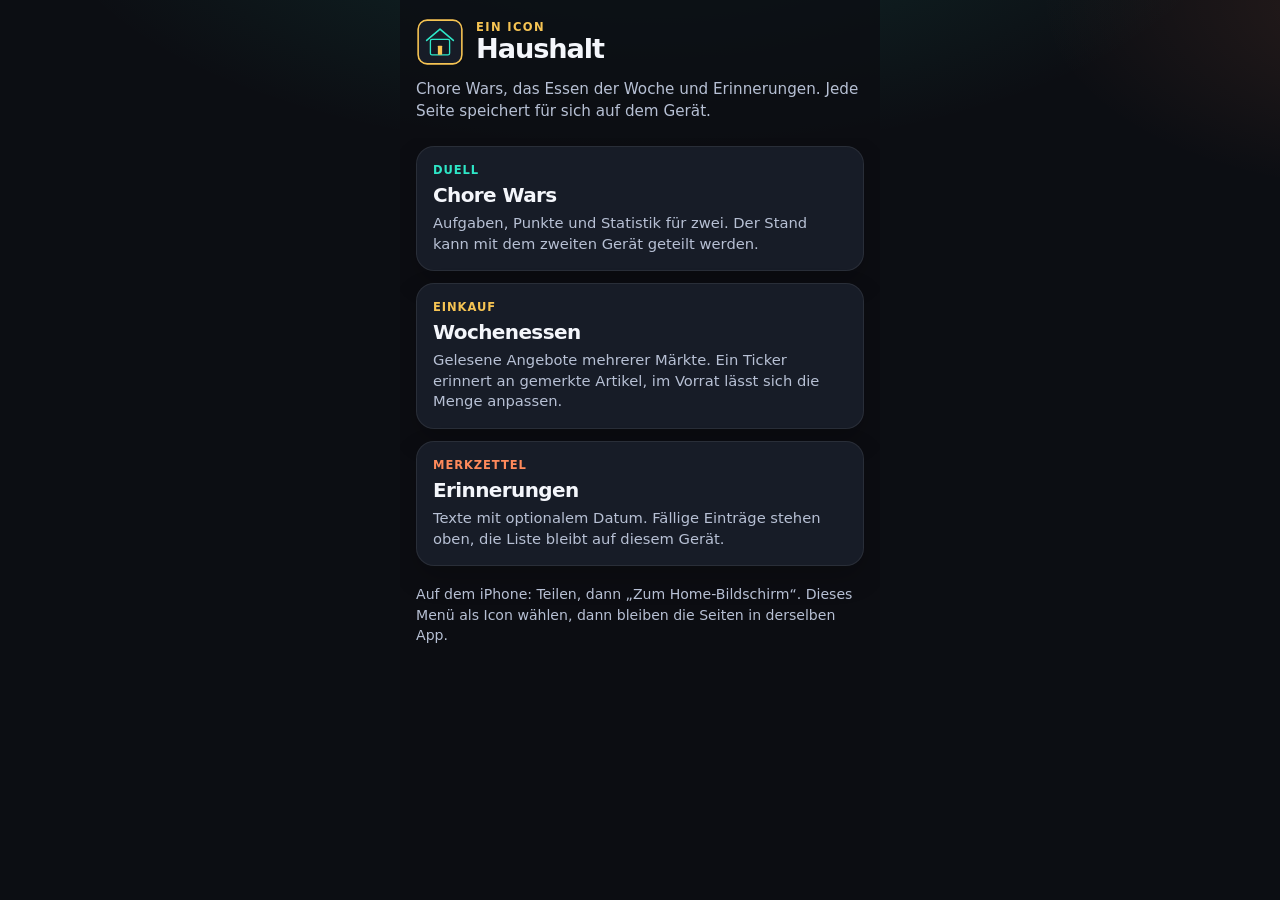
==== index.html @ 5c5b5c4b "Erinnerungen unter Wochenessen einfügen. Texte mit optionalem Datum bleiben auf dem Gerät. Fällige E" ====
<!DOCTYPE html>
<html lang="de">
<head>
  <meta charset="utf-8">
  <meta name="viewport" content="width=device-width, initial-scale=1, maximum-scale=1, user-scalable=no, viewport-fit=cover">
  <meta name="apple-mobile-web-app-capable" content="yes">
  <meta name="apple-mobile-web-app-status-bar-style" content="black-translucent">
  <meta name="apple-mobile-web-app-title" content="Haushalt">
  <meta name="mobile-web-app-capable" content="yes">
  <meta name="theme-color" content="#0c0e13">
  <meta name="color-scheme" content="dark">
  <meta name="format-detection" content="telephone=no">
  <meta name="description" content="Haushalt bündelt Chore Wars, Wochenessen und Erinnerungen. Ein Icon auf dem Home-Bildschirm, getrennte Daten.">
  <title>Haushalt</title>
  <link rel="manifest" href="./manifest.json">
  <link rel="icon" type="image/svg+xml" href="./icon.svg">
  <link rel="apple-touch-icon" href="./icon.svg">
  <link rel="stylesheet" href="./styles.css">
</head>
<body>
  <div class="app">
    <header class="header">
      <div class="brand">
        <svg class="logo" viewBox="0 0 180 180" aria-hidden="true">
          <rect width="180" height="180" rx="40" fill="#0c0e13"/>
          <rect x="8" y="8" width="164" height="164" rx="34" fill="#171c27" stroke="#f6c453" stroke-width="6"/>
          <path d="M40 84 L90 42 L140 84" fill="none" stroke="#2ee6c7" stroke-width="6" stroke-linejoin="round" stroke-linecap="round"/>
          <rect x="54" y="80" width="72" height="58" rx="6" fill="#121722" stroke="#2ee6c7" stroke-width="5"/>
          <rect x="82" y="104" width="16" height="34" rx="2" fill="#f6c453"/>
        </svg>
        <div>
          <p class="eyebrow">Ein Icon</p>
          <h1>Haushalt</h1>
        </div>
      </div>
      <p class="lead">Chore Wars, das Essen der Woche und Erinnerungen. Jede Seite speichert für sich auf dem Gerät.</p>
    </header>
    <main class="content">
      <nav class="tiles" aria-label="Haushalts-Apps">
        <a class="tile tile-chores" href="chore-wars/index.html">
          <span class="tile-kicker">Duell</span>
          <span class="tile-title">Chore Wars</span>
          <span class="tile-text">Aufgaben, Punkte und Statistik für zwei. Der Stand kann mit dem zweiten Gerät geteilt werden.</span>
        </a>
        <a class="tile tile-meals" href="wochenessen/index.html">
          <span class="tile-kicker">Einkauf</span>
          <span class="tile-title">Wochenessen</span>
          <span class="tile-text">Gelesene Angebote mehrerer Märkte. Ein Ticker erinnert an gemerkte Artikel, im Vorrat lässt sich die Menge anpassen.</span>
        </a>
        <a class="tile tile-reminders" href="erinnerungen/index.html">
          <span class="tile-kicker">Merkzettel</span>
          <span class="tile-title">Erinnerungen</span>
          <span class="tile-text">Texte mit optionalem Datum. Fällige Einträge stehen oben, die Liste bleibt auf diesem Gerät.</span>
        </a>
      </nav>
      <p class="note">Auf dem iPhone: Teilen, dann „Zum Home-Bildschirm“. Dieses Menü als Icon wählen, dann bleiben die Seiten in derselben App.</p>
    </main>
  </div>
  <noscript>
    <p class="note">Haushalt braucht JavaScript für den Offline-Speicher. Die Seiten lassen sich auch so öffnen.</p>
  </noscript>
  <script src="./app.js"></script>
</body>
</html>
---- styles.css ----
:root {
  color-scheme: dark;
  --bg: #0c0e13;
  --bg-elev: #171c27;
  --bg-elev-2: #121722;
  --line: rgba(255, 255, 255, 0.08);
  --text: #f4f6fb;
  --muted: #b7c0d4;
  --p1: #2ee6c7;
  --p1-ink: #062421;
  --p2: #ff8a5b;
  --gold: #f6c453;
  --radius: 18px;
  --header-pad: 16px;
  font-family: system-ui, -apple-system, "Segoe UI", Roboto, "Noto Sans", sans-serif;
}

*,
*::before,
*::after {
  box-sizing: border-box;
}

* {
  touch-action: manipulation;
}

[hidden] {
  display: none !important;
}

html,
body {
  height: 100%;
  margin: 0;
  overflow: hidden;
  overscroll-behavior: none;
  touch-action: manipulation;
  background:
    radial-gradient(1100px 480px at 50% -12%, rgba(46, 230, 199, 0.14), transparent 55%),
    radial-gradient(800px 420px at 110% 0%, rgba(255, 138, 91, 0.12), transparent 46%),
    var(--bg);
  color: var(--text);
  -webkit-text-size-adjust: 100%;
  text-size-adjust: 100%;
}

body {
  position: fixed;
  inset: 0;
  width: 100%;
}

a {
  touch-action: manipulation;
  -webkit-tap-highlight-color: transparent;
  color: inherit;
}

h1,
h2,
p {
  margin: 0;
}

.app {
  width: min(480px, 100%);
  height: 100%;
  margin: 0 auto;
  display: flex;
  flex-direction: column;
  overflow: hidden;
  background: rgba(12, 14, 19, 0.78);
}

.header {
  flex: 0 0 auto;
  padding: calc(18px + env(safe-area-inset-top)) var(--header-pad) 16px;
}

.brand {
  display: flex;
  align-items: center;
  gap: 12px;
}

.logo {
  width: 48px;
  height: 48px;
  flex: 0 0 auto;
  display: block;
}

.eyebrow {
  color: var(--gold);
  font-size: 0.72rem;
  font-weight: 800;
  letter-spacing: 0.12em;
  text-transform: uppercase;
}

h1 {
  font-size: 1.7rem;
  line-height: 1.1;
  letter-spacing: -0.04em;
}

.lead {
  margin-top: 12px;
  color: var(--muted);
  font-size: 0.95rem;
  line-height: 1.45;
}

.content {
  flex: 1 1 auto;
  min-height: 0;
  overflow: auto;
  overscroll-behavior: contain;
  -webkit-overflow-scrolling: touch;
  padding: 8px var(--header-pad) calc(24px + env(safe-area-inset-bottom));
}

.tiles {
  display: flex;
  flex-direction: column;
  gap: 12px;
}

.tile {
  display: flex;
  flex-direction: column;
  gap: 6px;
  min-height: 112px;
  padding: 16px;
  border: 1px solid var(--line);
  border-radius: var(--radius);
  background: var(--bg-elev);
  text-decoration: none;
  box-shadow: 0 12px 28px rgba(0, 0, 0, 0.18);
}

.tile:active {
  transform: translateY(1px);
}

.tile-kicker {
  font-size: 0.72rem;
  font-weight: 800;
  letter-spacing: 0.08em;
  text-transform: uppercase;
}

.tile-chores .tile-kicker {
  color: var(--p1);
}

.tile-meals .tile-kicker {
  color: var(--gold);
}

.tile-reminders .tile-kicker {
  color: var(--p2);
}

.tile-title {
  font-size: 1.25rem;
  font-weight: 800;
  letter-spacing: -0.03em;
}

.tile-text {
  color: var(--muted);
  font-size: 0.92rem;
  line-height: 1.4;
}

.note {
  margin-top: 18px;
  color: var(--muted);
  font-size: 0.88rem;
  line-height: 1.45;
}

.sr-only {
  position: absolute;
  width: 1px;
  height: 1px;
  padding: 0;
  margin: -1px;
  overflow: hidden;
  clip: rect(0, 0, 0, 0);
  white-space: nowrap;
  border: 0;
}
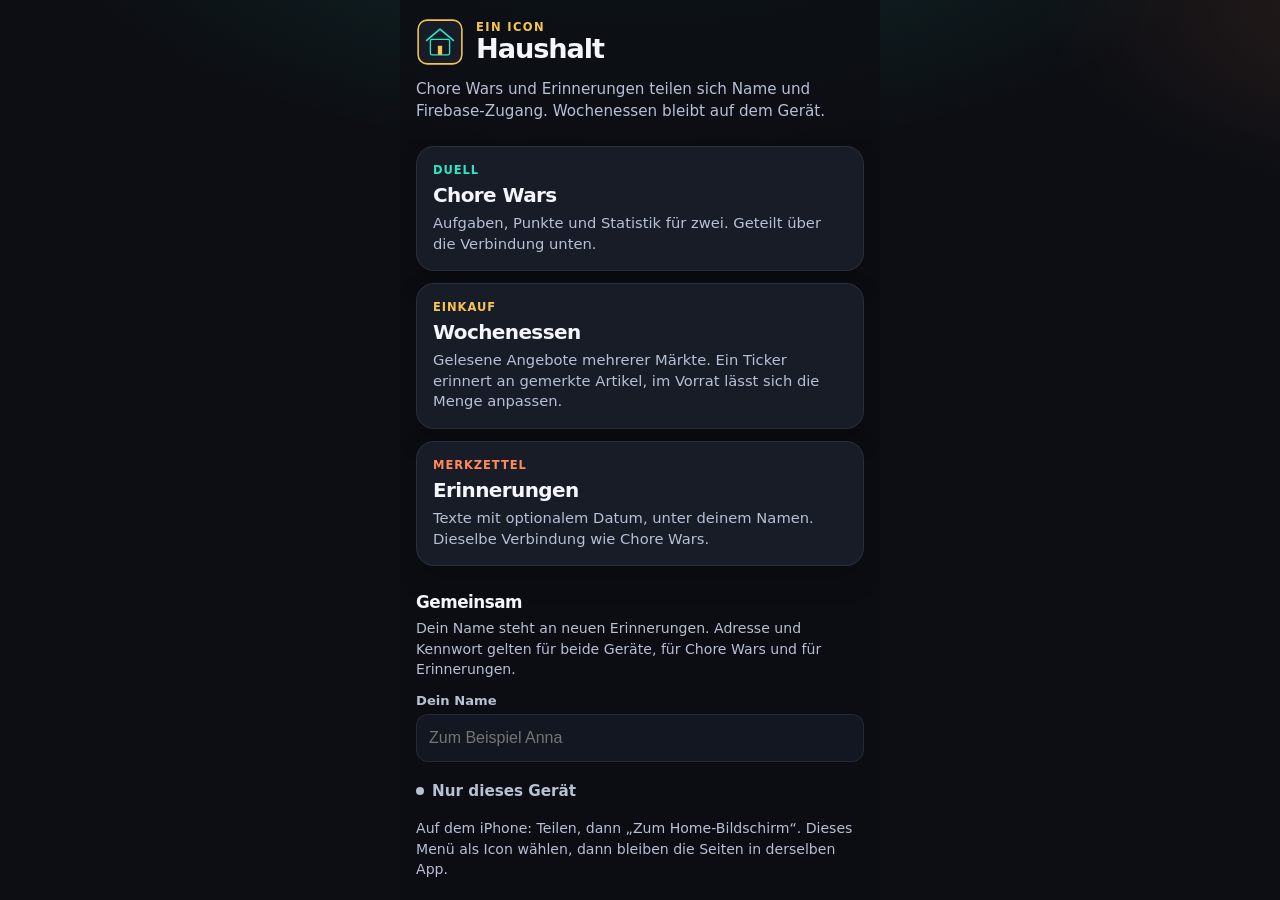
==== commit 0e3e2492: "Firebase-Zugang ins Menü Haushalt ziehen. Chore Wars und Erinnerungen nutzen dieselbe Adresse und da" ====
--- a/index.html
+++ b/index.html
@@ -10,7 +10,7 @@
   <meta name="theme-color" content="#0c0e13">
   <meta name="color-scheme" content="dark">
   <meta name="format-detection" content="telephone=no">
-  <meta name="description" content="Haushalt bündelt Chore Wars, Wochenessen und Erinnerungen. Ein Icon auf dem Home-Bildschirm, getrennte Daten.">
+  <meta name="description" content="Haushalt bündelt Chore Wars, Wochenessen und Erinnerungen. Name und Firebase-Zugang gelten für Chore Wars und Erinnerungen.">
   <title>Haushalt</title>
   <link rel="manifest" href="./manifest.json">
   <link rel="icon" type="image/svg+xml" href="./icon.svg">
@@ -33,14 +33,14 @@
           <h1>Haushalt</h1>
         </div>
       </div>
-      <p class="lead">Chore Wars, das Essen der Woche und Erinnerungen. Jede Seite speichert für sich auf dem Gerät.</p>
+      <p class="lead">Chore Wars und Erinnerungen teilen sich Name und Firebase-Zugang. Wochenessen bleibt auf dem Gerät.</p>
     </header>
     <main class="content">
       <nav class="tiles" aria-label="Haushalts-Apps">
         <a class="tile tile-chores" href="chore-wars/index.html">
           <span class="tile-kicker">Duell</span>
           <span class="tile-title">Chore Wars</span>
-          <span class="tile-text">Aufgaben, Punkte und Statistik für zwei. Der Stand kann mit dem zweiten Gerät geteilt werden.</span>
+          <span class="tile-text">Aufgaben, Punkte und Statistik für zwei. Geteilt über die Verbindung unten.</span>
         </a>
         <a class="tile tile-meals" href="wochenessen/index.html">
           <span class="tile-kicker">Einkauf</span>
@@ -50,15 +50,56 @@
         <a class="tile tile-reminders" href="erinnerungen/index.html">
           <span class="tile-kicker">Merkzettel</span>
           <span class="tile-title">Erinnerungen</span>
-          <span class="tile-text">Texte mit optionalem Datum. Fällige Einträge stehen oben, die Liste bleibt auf diesem Gerät.</span>
+          <span class="tile-text">Texte mit optionalem Datum, unter deinem Namen. Dieselbe Verbindung wie Chore Wars.</span>
         </a>
       </nav>
+      <section class="link-panel" id="verbindung" aria-labelledby="link-heading">
+        <h2 id="link-heading">Gemeinsam</h2>
+        <p class="hint">Dein Name steht an neuen Erinnerungen. Adresse und Kennwort gelten für beide Geräte, für Chore Wars und für Erinnerungen.</p>
+        <label class="field">
+          <span>Dein Name</span>
+          <input id="person-name" type="text" maxlength="24" autocomplete="nickname" autocapitalize="words" enterkeyhint="done" placeholder="Zum Beispiel Anna">
+        </label>
+        <p id="link-note" class="hint" role="status"></p>
+        <button id="sync-status" class="sync-status" type="button">Nur dieses Gerät</button>
+      </section>
       <p class="note">Auf dem iPhone: Teilen, dann „Zum Home-Bildschirm“. Dieses Menü als Icon wählen, dann bleiben die Seiten in derselben App.</p>
     </main>
   </div>
   <noscript>
     <p class="note">Haushalt braucht JavaScript für den Offline-Speicher. Die Seiten lassen sich auch so öffnen.</p>
   </noscript>
+  <div id="sheet" class="sheet" hidden>
+    <button type="button" class="sheet-backdrop" data-sheet-close aria-label="Schließen"></button>
+    <div class="sheet-panel" role="dialog" aria-modal="true" aria-labelledby="sheet-title">
+      <form id="link-form" novalidate>
+        <h2 id="sheet-title">Gemeinsam nutzen</h2>
+        <div class="sheet-body">
+          <p class="hint">Beide Handys tragen dieselbe Datenbank-Adresse und dasselbe Kennwort ein. Der Name bleibt auf dem jeweiligen Gerät.</p>
+          <p class="hint">Einmalig in Firebase unter Rules den Text unten einfügen und veröffentlichen. Der bisherige Pfad für Chore Wars bleibt, Erinnerungen kommen dazu.</p>
+          <details class="rules-details">
+            <summary>Regeln zum Kopieren</summary>
+            <textarea id="rules" class="rules-box" readonly rows="8" aria-label="Firebase-Regeln"></textarea>
+          </details>
+          <label class="field">
+            <span>Datenbank-Adresse</span>
+            <input id="database-url" type="url" inputmode="url" maxlength="200" autocomplete="off" autocapitalize="off" autocorrect="off" spellcheck="false" placeholder="https://name.firebaseio.com">
+          </label>
+          <label class="field">
+            <span>Gemeinsames Kennwort</span>
+            <input id="secret" type="text" maxlength="80" autocomplete="off" autocapitalize="off" autocorrect="off" spellcheck="false" placeholder="Mindestens 8 Zeichen, auf beiden Geräten gleich">
+          </label>
+          <button id="disconnect" class="text-button" type="button" hidden>Verbindung trennen</button>
+        </div>
+        <p id="sheet-error" class="sheet-error" role="alert" hidden></p>
+        <div class="sheet-actions">
+          <button id="sheet-cancel" class="sheet-cancel" type="button">Schließen</button>
+          <button id="sheet-submit" class="sheet-submit" type="submit">Verbinden</button>
+        </div>
+      </form>
+    </div>
+  </div>
+  <script src="./haushalt-sync.js"></script>
   <script src="./app.js"></script>
 </body>
 </html>
--- a/styles.css
+++ b/styles.css
@@ -175,11 +175,189 @@
   line-height: 1.4;
 }
 
-.note {
+.note,
+.hint {
   margin-top: 18px;
   color: var(--muted);
   font-size: 0.88rem;
   line-height: 1.45;
+}
+
+.link-panel {
+  margin-top: 22px;
+  padding-top: 4px;
+}
+
+.link-panel h2 {
+  font-size: 1.05rem;
+  letter-spacing: -0.03em;
+}
+
+.link-panel .hint {
+  margin-top: 6px;
+}
+
+.field {
+  display: flex;
+  flex-direction: column;
+  gap: 6px;
+  margin-top: 14px;
+}
+
+.field span {
+  color: var(--muted);
+  font-size: 0.82rem;
+  font-weight: 700;
+}
+
+.field input,
+.rules-box {
+  width: 100%;
+  min-height: 48px;
+  padding: 10px 12px;
+  border: 1px solid var(--line);
+  border-radius: 12px;
+  background: var(--bg-elev-2);
+  color: var(--text);
+  font-size: 16px;
+}
+
+.rules-box {
+  min-height: 9em;
+  margin-top: 8px;
+  font-family: ui-monospace, SFMono-Regular, Menlo, Consolas, monospace;
+  line-height: 1.35;
+  white-space: pre;
+  overflow: auto;
+  resize: vertical;
+}
+
+.rules-details {
+  margin-top: 12px;
+}
+
+.rules-details summary {
+  color: var(--gold);
+  font-weight: 800;
+}
+
+.sync-status,
+.text-button {
+  display: inline-flex;
+  align-items: center;
+  gap: 8px;
+  margin-top: 14px;
+  color: var(--muted);
+  font-size: 0.95rem;
+  font-weight: 800;
+  text-align: left;
+}
+
+.sync-status::before {
+  content: "";
+  width: 8px;
+  height: 8px;
+  border-radius: 50%;
+  background: var(--muted);
+  flex: 0 0 auto;
+}
+
+.sync-status.is-live::before {
+  background: var(--p1);
+}
+
+.text-button {
+  min-height: 44px;
+  color: var(--p2);
+}
+
+.sheet {
+  position: fixed;
+  inset: 0;
+  z-index: 30;
+  display: flex;
+  align-items: flex-end;
+  justify-content: center;
+}
+
+.sheet-backdrop {
+  position: absolute;
+  inset: 0;
+  background: rgba(0, 0, 0, 0.55);
+}
+
+.sheet-panel {
+  position: relative;
+  z-index: 1;
+  display: flex;
+  flex-direction: column;
+  width: min(480px, 100%);
+  max-height: min(92dvh, 720px);
+  overflow: hidden;
+  padding: 18px 16px calc(16px + env(safe-area-inset-bottom));
+  border: 1px solid var(--line);
+  border-bottom: 0;
+  border-radius: 20px 20px 0 0;
+  background: #171c27;
+}
+
+.sheet-panel form {
+  display: flex;
+  flex-direction: column;
+  flex: 1 1 auto;
+  min-height: 0;
+  overflow: hidden;
+}
+
+.sheet-body {
+  display: flex;
+  flex-direction: column;
+  min-height: 0;
+}
+
+.sheet-body {
+  overflow: auto;
+  margin-top: 8px;
+}
+
+.sheet-error {
+  margin-top: 12px;
+  color: var(--p2);
+  font-size: 0.9rem;
+  line-height: 1.4;
+}
+
+.sheet-actions {
+  display: grid;
+  grid-template-columns: 1fr 1fr;
+  gap: 8px;
+  margin-top: 16px;
+}
+
+.sheet-cancel,
+.sheet-submit {
+  min-height: 48px;
+  border-radius: 14px;
+  font-weight: 800;
+}
+
+.sheet-cancel {
+  border: 1px solid var(--line);
+  color: var(--text);
+}
+
+.sheet-submit {
+  background: var(--gold);
+  color: #1a1408;
+}
+
+button {
+  font: inherit;
+  color: inherit;
+  background: none;
+  border: 0;
+  padding: 0;
+  cursor: pointer;
 }
 
 .sr-only {
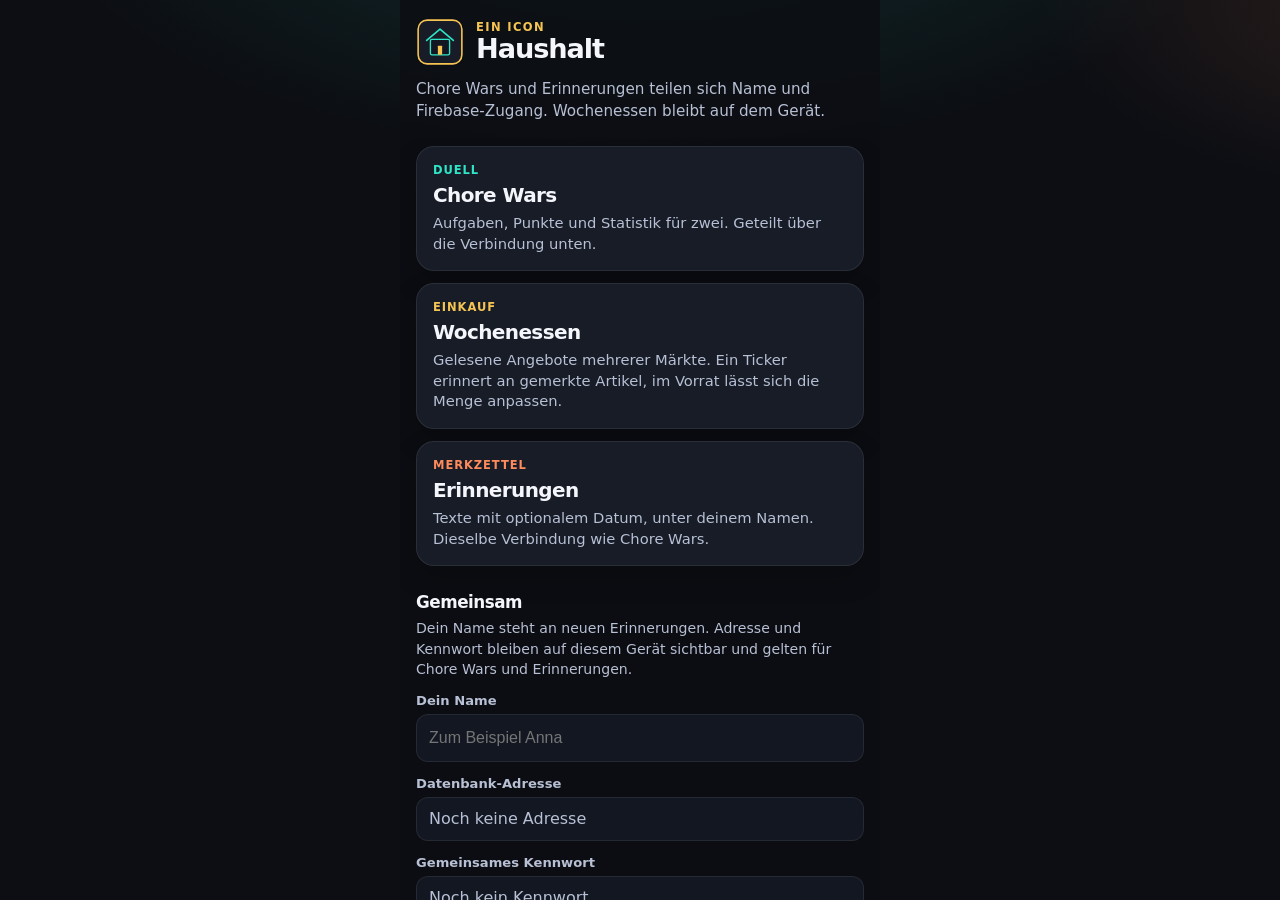
==== commit e34f9bf5: "Adresse und Kennwort sichtbar speichern, Erinnerungen im Haushalt ablegen. Die Firebase-Adresse und " ====
--- a/index.html
+++ b/index.html
@@ -2,7 +2,7 @@
 <html lang="de">
 <head>
   <meta charset="utf-8">
-  <meta name="viewport" content="width=device-width, initial-scale=1, maximum-scale=1, user-scalable=no, viewport-fit=cover">
+  <meta name="viewport" content="width=device-width, initial-scale=1, maximum-scale=1, user-scalable=no, viewport-fit=cover, interactive-widget=resizes-content">
   <meta name="apple-mobile-web-app-capable" content="yes">
   <meta name="apple-mobile-web-app-status-bar-style" content="black-translucent">
   <meta name="apple-mobile-web-app-title" content="Haushalt">
@@ -55,11 +55,17 @@
       </nav>
       <section class="link-panel" id="verbindung" aria-labelledby="link-heading">
         <h2 id="link-heading">Gemeinsam</h2>
-        <p class="hint">Dein Name steht an neuen Erinnerungen. Adresse und Kennwort gelten für beide Geräte, für Chore Wars und für Erinnerungen.</p>
+        <p class="hint">Dein Name steht an neuen Erinnerungen. Adresse und Kennwort bleiben auf diesem Gerät sichtbar und gelten für Chore Wars und Erinnerungen.</p>
         <label class="field">
           <span>Dein Name</span>
           <input id="person-name" type="text" maxlength="24" autocomplete="nickname" autocapitalize="words" enterkeyhint="done" placeholder="Zum Beispiel Anna">
         </label>
+        <div class="saved-block">
+          <p class="saved-label">Datenbank-Adresse</p>
+          <p id="saved-url" class="saved-value is-empty">Noch keine Adresse</p>
+          <p class="saved-label">Gemeinsames Kennwort</p>
+          <p id="saved-secret" class="saved-value is-empty">Noch kein Kennwort</p>
+        </div>
         <p id="link-note" class="hint" role="status"></p>
         <button id="sync-status" class="sync-status" type="button">Nur dieses Gerät</button>
       </section>
@@ -71,23 +77,23 @@
   </noscript>
   <div id="sheet" class="sheet" hidden>
     <button type="button" class="sheet-backdrop" data-sheet-close aria-label="Schließen"></button>
-    <div class="sheet-panel" role="dialog" aria-modal="true" aria-labelledby="sheet-title">
+      <div id="sheet-panel" class="sheet-panel" role="dialog" aria-modal="true" aria-labelledby="sheet-title" tabindex="-1">
       <form id="link-form" novalidate>
         <h2 id="sheet-title">Gemeinsam nutzen</h2>
         <div class="sheet-body">
-          <p class="hint">Beide Handys tragen dieselbe Datenbank-Adresse und dasselbe Kennwort ein. Der Name bleibt auf dem jeweiligen Gerät.</p>
-          <p class="hint">Einmalig in Firebase unter Rules den Text unten einfügen und veröffentlichen. Der bisherige Pfad für Chore Wars bleibt, Erinnerungen kommen dazu.</p>
+          <p class="hint">Beide Handys tragen dieselbe Datenbank-Adresse und dasselbe Kennwort ein. Beides bleibt auf diesem Gerät sichtbar. Der Name bleibt auf dem jeweiligen Gerät.</p>
+          <p class="hint">Erinnerungen liegen im selben Haushalt wie Chore Wars und nutzen dieselben Regeln.</p>
           <details class="rules-details">
             <summary>Regeln zum Kopieren</summary>
             <textarea id="rules" class="rules-box" readonly rows="8" aria-label="Firebase-Regeln"></textarea>
           </details>
           <label class="field">
             <span>Datenbank-Adresse</span>
-            <input id="database-url" type="url" inputmode="url" maxlength="200" autocomplete="off" autocapitalize="off" autocorrect="off" spellcheck="false" placeholder="https://name.firebaseio.com">
+            <textarea id="database-url" class="wrap-field" name="database-url" rows="3" maxlength="200" inputmode="url" autocomplete="off" autocapitalize="off" autocorrect="off" spellcheck="false" placeholder="https://name.firebaseio.com"></textarea>
           </label>
           <label class="field">
             <span>Gemeinsames Kennwort</span>
-            <input id="secret" type="text" maxlength="80" autocomplete="off" autocapitalize="off" autocorrect="off" spellcheck="false" placeholder="Mindestens 8 Zeichen, auf beiden Geräten gleich">
+            <textarea id="secret" class="wrap-field" name="shared-secret" rows="2" maxlength="80" autocomplete="off" autocapitalize="off" autocorrect="off" spellcheck="false" placeholder="Mindestens 8 Zeichen, auf beiden Geräten gleich"></textarea>
           </label>
           <button id="disconnect" class="text-button" type="button" hidden>Verbindung trennen</button>
         </div>
--- a/styles.css
+++ b/styles.css
@@ -211,6 +211,7 @@
 }
 
 .field input,
+.field textarea,
 .rules-box {
   width: 100%;
   min-height: 48px;
@@ -222,6 +223,46 @@
   font-size: 16px;
 }
 
+.field textarea.wrap-field {
+  min-height: 4.6em;
+  font: inherit;
+  font-size: 16px;
+  line-height: 1.35;
+  white-space: pre-wrap;
+  overflow-wrap: anywhere;
+  word-break: break-word;
+  resize: none;
+}
+
+.saved-block {
+  margin-top: 4px;
+}
+
+.saved-label {
+  margin: 14px 0 6px;
+  color: var(--muted);
+  font-size: 0.82rem;
+  font-weight: 700;
+}
+
+.saved-value {
+  margin: 0;
+  padding: 10px 12px;
+  border: 1px solid var(--line);
+  border-radius: 12px;
+  background: var(--bg-elev-2);
+  color: var(--text);
+  font-size: 16px;
+  line-height: 1.35;
+  white-space: pre-wrap;
+  overflow-wrap: anywhere;
+  word-break: break-word;
+}
+
+.saved-value.is-empty {
+  color: var(--muted);
+}
+
 .rules-box {
   min-height: 9em;
   margin-top: 8px;
@@ -230,6 +271,10 @@
   white-space: pre;
   overflow: auto;
   resize: vertical;
+}
+
+.sheet-panel:focus {
+  outline: none;
 }
 
 .rules-details {
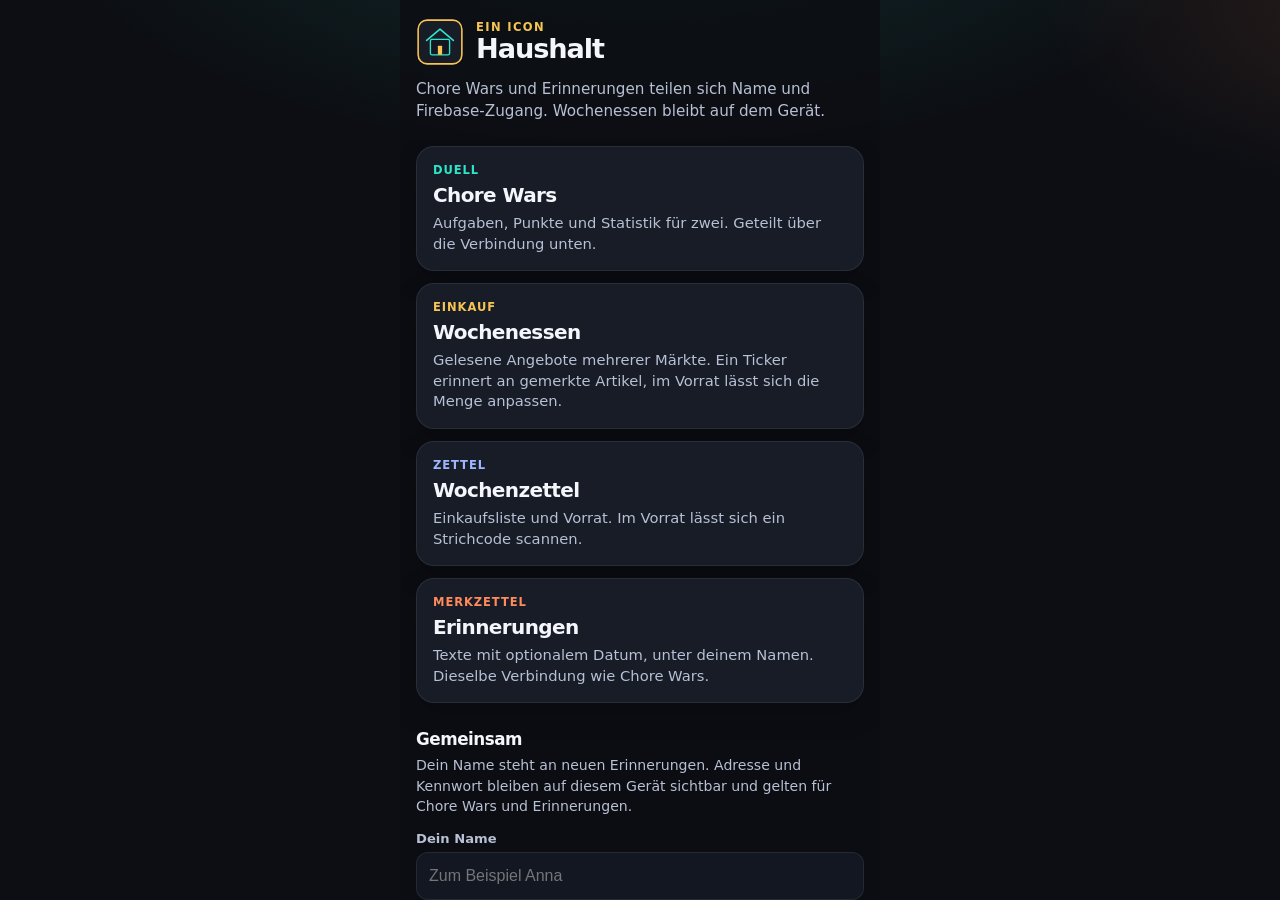
==== commit 93bd4f42: "Add Wochenzettel with pantry barcode scanning. Co-authored-by: Cursor <cursoragent@cursor.com>" ====
--- a/index.html
+++ b/index.html
@@ -10,7 +10,7 @@
   <meta name="theme-color" content="#0c0e13">
   <meta name="color-scheme" content="dark">
   <meta name="format-detection" content="telephone=no">
-  <meta name="description" content="Haushalt bündelt Chore Wars, Wochenessen und Erinnerungen. Name und Firebase-Zugang gelten für Chore Wars und Erinnerungen.">
+  <meta name="description" content="Haushalt bündelt Chore Wars, Wochenessen, Wochenzettel und Erinnerungen. Name und Firebase-Zugang gelten für Chore Wars und Erinnerungen.">
   <title>Haushalt</title>
   <link rel="manifest" href="./manifest.json">
   <link rel="icon" type="image/svg+xml" href="./icon.svg">
@@ -46,6 +46,11 @@
           <span class="tile-kicker">Einkauf</span>
           <span class="tile-title">Wochenessen</span>
           <span class="tile-text">Gelesene Angebote mehrerer Märkte. Ein Ticker erinnert an gemerkte Artikel, im Vorrat lässt sich die Menge anpassen.</span>
+        </a>
+        <a class="tile tile-list" href="wochenzettel/index.html">
+          <span class="tile-kicker">Zettel</span>
+          <span class="tile-title">Wochenzettel</span>
+          <span class="tile-text">Einkaufsliste und Vorrat. Im Vorrat lässt sich ein Strichcode scannen.</span>
         </a>
         <a class="tile tile-reminders" href="erinnerungen/index.html">
           <span class="tile-kicker">Merkzettel</span>
--- a/styles.css
+++ b/styles.css
@@ -159,6 +159,10 @@
   color: var(--gold);
 }
 
+.tile-list .tile-kicker {
+  color: #9db7ff;
+}
+
 .tile-reminders .tile-kicker {
   color: var(--p2);
 }
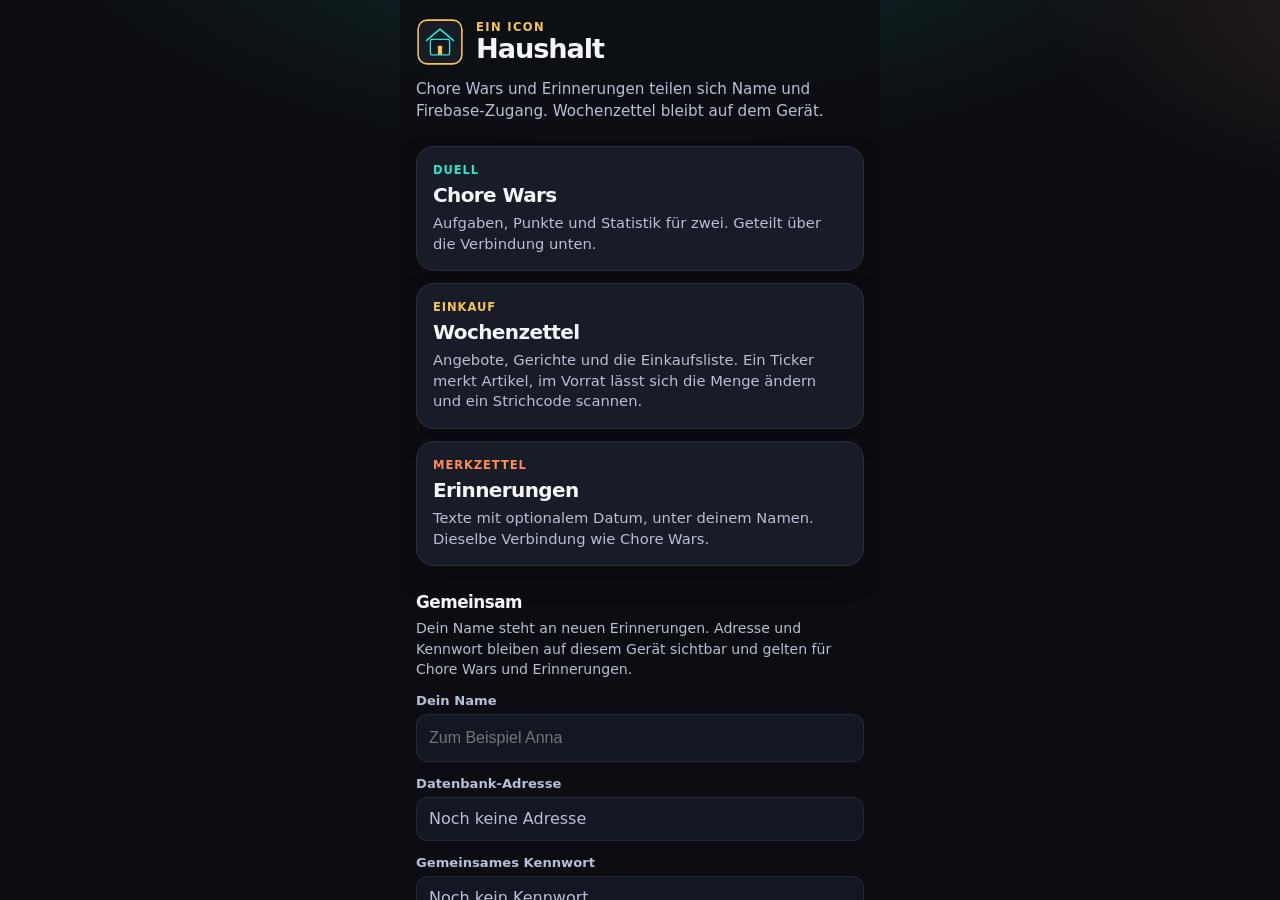
==== commit 2fb4b1b6: "Retire Wochenessen and keep its ticker inside Wochenzettel. Co-authored-by: Cursor <cursoragent@curs" ====
--- a/index.html
+++ b/index.html
@@ -10,7 +10,7 @@
   <meta name="theme-color" content="#0c0e13">
   <meta name="color-scheme" content="dark">
   <meta name="format-detection" content="telephone=no">
-  <meta name="description" content="Haushalt bündelt Chore Wars, Wochenessen, Wochenzettel und Erinnerungen. Name und Firebase-Zugang gelten für Chore Wars und Erinnerungen.">
+  <meta name="description" content="Haushalt bündelt Chore Wars, Wochenzettel und Erinnerungen. Name und Firebase-Zugang gelten für Chore Wars und Erinnerungen.">
   <title>Haushalt</title>
   <link rel="manifest" href="./manifest.json">
   <link rel="icon" type="image/svg+xml" href="./icon.svg">
@@ -33,7 +33,7 @@
           <h1>Haushalt</h1>
         </div>
       </div>
-      <p class="lead">Chore Wars und Erinnerungen teilen sich Name und Firebase-Zugang. Wochenessen bleibt auf dem Gerät.</p>
+      <p class="lead">Chore Wars und Erinnerungen teilen sich Name und Firebase-Zugang. Wochenzettel bleibt auf dem Gerät.</p>
     </header>
     <main class="content">
       <nav class="tiles" aria-label="Haushalts-Apps">
@@ -42,15 +42,10 @@
           <span class="tile-title">Chore Wars</span>
           <span class="tile-text">Aufgaben, Punkte und Statistik für zwei. Geteilt über die Verbindung unten.</span>
         </a>
-        <a class="tile tile-meals" href="wochenessen/index.html">
+        <a class="tile tile-meals" href="wochenzettel/index.html">
           <span class="tile-kicker">Einkauf</span>
-          <span class="tile-title">Wochenessen</span>
-          <span class="tile-text">Gelesene Angebote mehrerer Märkte. Ein Ticker erinnert an gemerkte Artikel, im Vorrat lässt sich die Menge anpassen.</span>
-        </a>
-        <a class="tile tile-list" href="wochenzettel/index.html">
-          <span class="tile-kicker">Zettel</span>
           <span class="tile-title">Wochenzettel</span>
-          <span class="tile-text">Einkaufsliste und Vorrat. Im Vorrat lässt sich ein Strichcode scannen.</span>
+          <span class="tile-text">Angebote, Gerichte und die Einkaufsliste. Ein Ticker merkt Artikel, im Vorrat lässt sich die Menge ändern und ein Strichcode scannen.</span>
         </a>
         <a class="tile tile-reminders" href="erinnerungen/index.html">
           <span class="tile-kicker">Merkzettel</span>
--- a/styles.css
+++ b/styles.css
@@ -159,10 +159,6 @@
   color: var(--gold);
 }
 
-.tile-list .tile-kicker {
-  color: #9db7ff;
-}
-
 .tile-reminders .tile-kicker {
   color: var(--p2);
 }
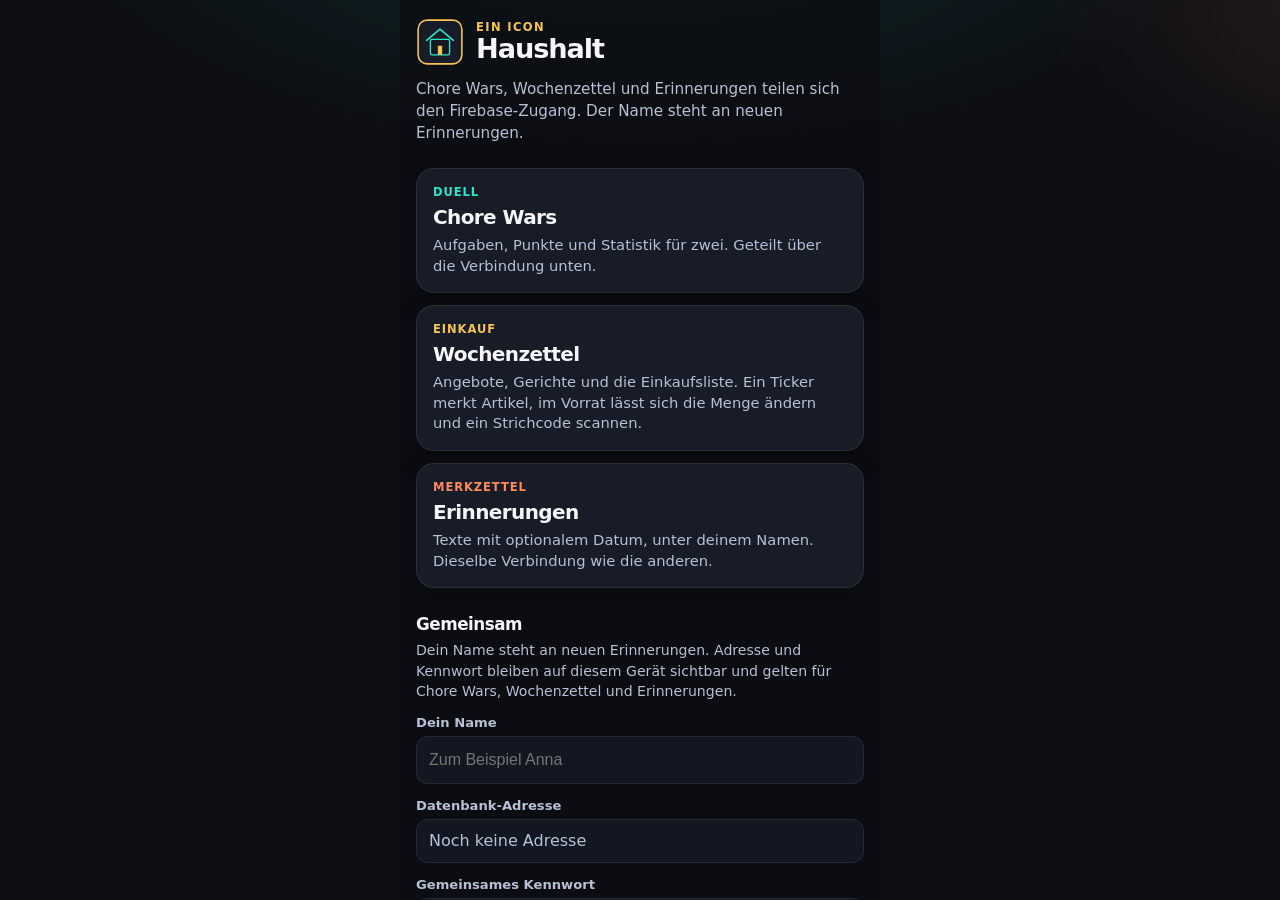
==== commit ec6c6a6d: "Zentrale Firebase-Eingabe für den ganzen Haushalt. Adresse und Kennwort stehen nur im Menü. Wochenze" ====
--- a/index.html
+++ b/index.html
@@ -10,7 +10,7 @@
   <meta name="theme-color" content="#0c0e13">
   <meta name="color-scheme" content="dark">
   <meta name="format-detection" content="telephone=no">
-  <meta name="description" content="Haushalt bündelt Chore Wars, Wochenzettel und Erinnerungen. Name und Firebase-Zugang gelten für Chore Wars und Erinnerungen.">
+  <meta name="description" content="Haushalt bündelt Chore Wars, Wochenzettel und Erinnerungen. Name und Firebase-Zugang gelten für alle drei.">
   <title>Haushalt</title>
   <link rel="manifest" href="./manifest.json">
   <link rel="icon" type="image/svg+xml" href="./icon.svg">
@@ -33,7 +33,7 @@
           <h1>Haushalt</h1>
         </div>
       </div>
-      <p class="lead">Chore Wars und Erinnerungen teilen sich Name und Firebase-Zugang. Wochenzettel bleibt auf dem Gerät.</p>
+      <p class="lead">Chore Wars, Wochenzettel und Erinnerungen teilen sich den Firebase-Zugang. Der Name steht an neuen Erinnerungen.</p>
     </header>
     <main class="content">
       <nav class="tiles" aria-label="Haushalts-Apps">
@@ -50,12 +50,12 @@
         <a class="tile tile-reminders" href="erinnerungen/index.html">
           <span class="tile-kicker">Merkzettel</span>
           <span class="tile-title">Erinnerungen</span>
-          <span class="tile-text">Texte mit optionalem Datum, unter deinem Namen. Dieselbe Verbindung wie Chore Wars.</span>
+          <span class="tile-text">Texte mit optionalem Datum, unter deinem Namen. Dieselbe Verbindung wie die anderen.</span>
         </a>
       </nav>
       <section class="link-panel" id="verbindung" aria-labelledby="link-heading">
         <h2 id="link-heading">Gemeinsam</h2>
-        <p class="hint">Dein Name steht an neuen Erinnerungen. Adresse und Kennwort bleiben auf diesem Gerät sichtbar und gelten für Chore Wars und Erinnerungen.</p>
+        <p class="hint">Dein Name steht an neuen Erinnerungen. Adresse und Kennwort bleiben auf diesem Gerät sichtbar und gelten für Chore Wars, Wochenzettel und Erinnerungen.</p>
         <label class="field">
           <span>Dein Name</span>
           <input id="person-name" type="text" maxlength="24" autocomplete="nickname" autocapitalize="words" enterkeyhint="done" placeholder="Zum Beispiel Anna">
@@ -82,7 +82,7 @@
         <h2 id="sheet-title">Gemeinsam nutzen</h2>
         <div class="sheet-body">
           <p class="hint">Beide Handys tragen dieselbe Datenbank-Adresse und dasselbe Kennwort ein. Beides bleibt auf diesem Gerät sichtbar. Der Name bleibt auf dem jeweiligen Gerät.</p>
-          <p class="hint">Erinnerungen liegen im selben Haushalt wie Chore Wars und nutzen dieselben Regeln.</p>
+          <p class="hint">Wochenzettel und Erinnerungen liegen im selben Haushalt wie Chore Wars. Dieselben Regeln gelten für alle drei.</p>
           <details class="rules-details">
             <summary>Regeln zum Kopieren</summary>
             <textarea id="rules" class="rules-box" readonly rows="8" aria-label="Firebase-Regeln"></textarea>
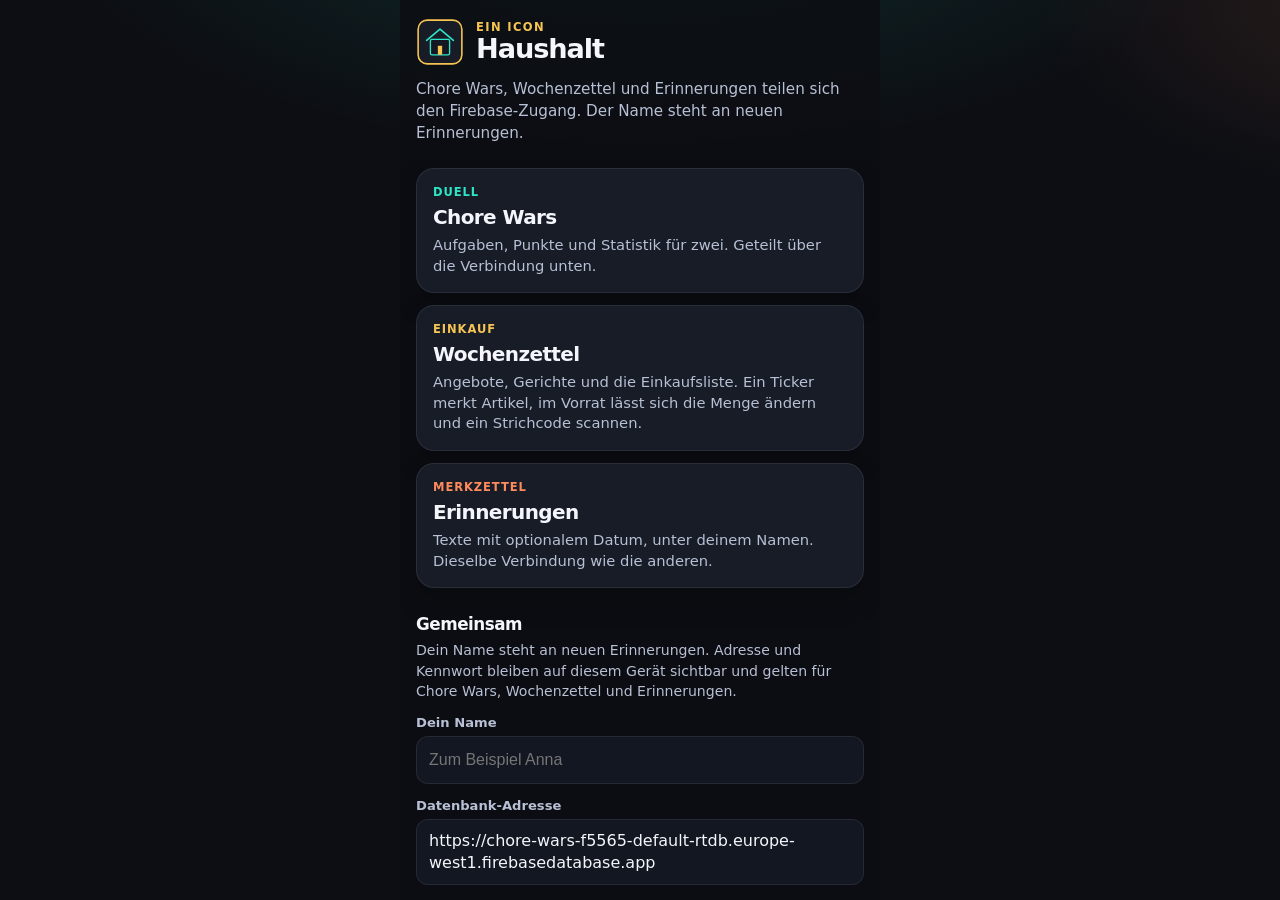
==== commit 52fa7ebf: "Die Haushalts-Datenbank steht fest auf der Chore-Wars-Adresse. Gespeicherte andere Links werden beim" ====
--- a/index.html
+++ b/index.html
@@ -81,16 +81,14 @@
       <form id="link-form" novalidate>
         <h2 id="sheet-title">Gemeinsam nutzen</h2>
         <div class="sheet-body">
-          <p class="hint">Beide Handys tragen dieselbe Datenbank-Adresse und dasselbe Kennwort ein. Beides bleibt auf diesem Gerät sichtbar. Der Name bleibt auf dem jeweiligen Gerät.</p>
+          <p class="hint">Beide Handys tragen dasselbe Kennwort ein. Die Datenbank-Adresse steht fest und bleibt auf diesem Gerät sichtbar. Der Name bleibt auf dem jeweiligen Gerät.</p>
           <p class="hint">Wochenzettel und Erinnerungen liegen im selben Haushalt wie Chore Wars. Dieselben Regeln gelten für alle drei.</p>
           <details class="rules-details">
             <summary>Regeln zum Kopieren</summary>
             <textarea id="rules" class="rules-box" readonly rows="8" aria-label="Firebase-Regeln"></textarea>
           </details>
-          <label class="field">
-            <span>Datenbank-Adresse</span>
-            <textarea id="database-url" class="wrap-field" name="database-url" rows="3" maxlength="200" inputmode="url" autocomplete="off" autocapitalize="off" autocorrect="off" spellcheck="false" placeholder="https://name.firebaseio.com"></textarea>
-          </label>
+          <p class="saved-label">Datenbank-Adresse</p>
+          <p id="database-url" class="saved-value"></p>
           <label class="field">
             <span>Gemeinsames Kennwort</span>
             <textarea id="secret" class="wrap-field" name="shared-secret" rows="2" maxlength="80" autocomplete="off" autocapitalize="off" autocorrect="off" spellcheck="false" placeholder="Mindestens 8 Zeichen, auf beiden Geräten gleich"></textarea>
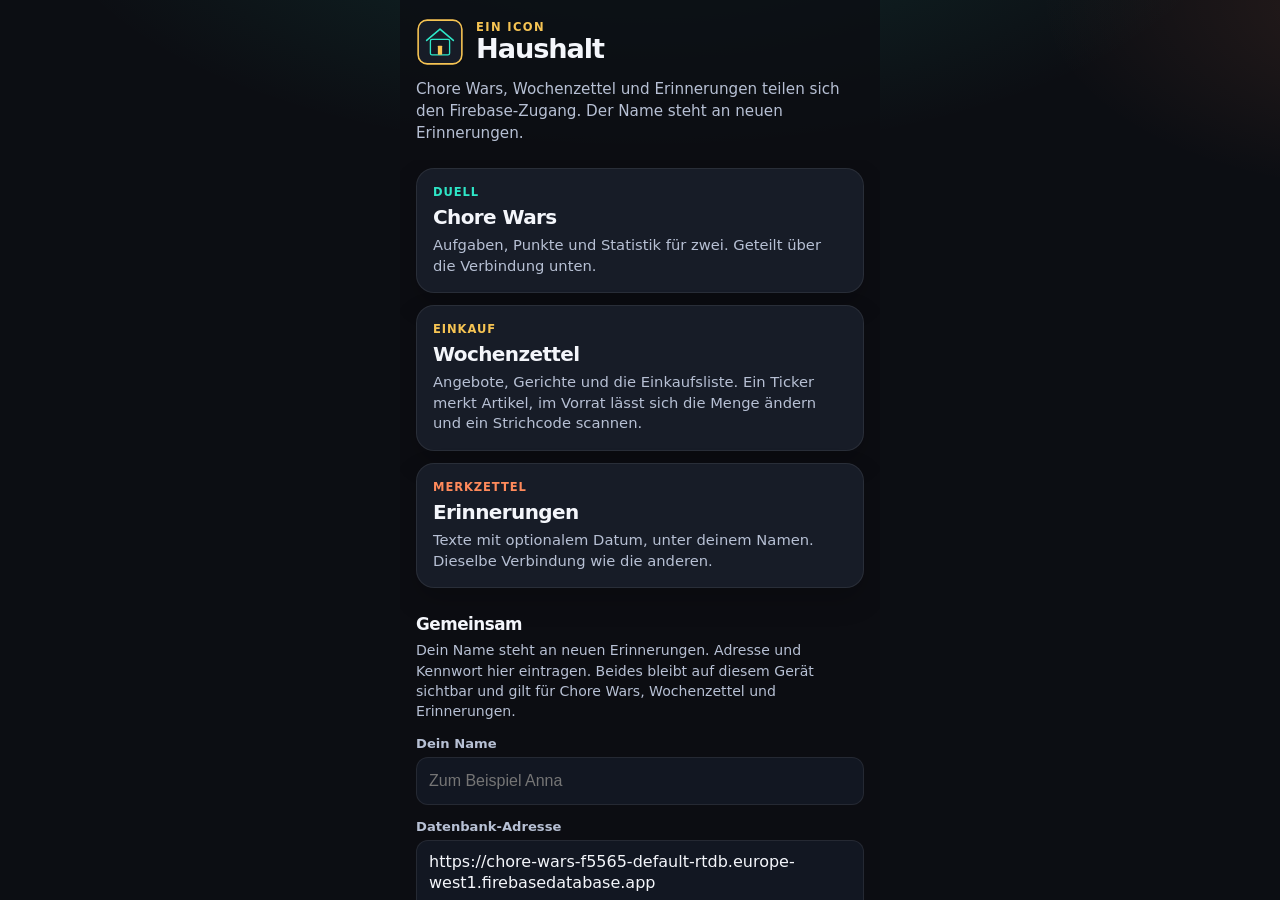
==== commit 04e6efb7: "Adresse und Kennwort lassen sich im Menü eintragen. Die Haushalts-Adresse steht vorausgefüllt in ein" ====
--- a/index.html
+++ b/index.html
@@ -55,18 +55,24 @@
       </nav>
       <section class="link-panel" id="verbindung" aria-labelledby="link-heading">
         <h2 id="link-heading">Gemeinsam</h2>
-        <p class="hint">Dein Name steht an neuen Erinnerungen. Adresse und Kennwort bleiben auf diesem Gerät sichtbar und gelten für Chore Wars, Wochenzettel und Erinnerungen.</p>
-        <label class="field">
-          <span>Dein Name</span>
-          <input id="person-name" type="text" maxlength="24" autocomplete="nickname" autocapitalize="words" enterkeyhint="done" placeholder="Zum Beispiel Anna">
-        </label>
-        <div class="saved-block">
-          <p class="saved-label">Datenbank-Adresse</p>
-          <p id="saved-url" class="saved-value is-empty">Noch keine Adresse</p>
-          <p class="saved-label">Gemeinsames Kennwort</p>
-          <p id="saved-secret" class="saved-value is-empty">Noch kein Kennwort</p>
-        </div>
-        <p id="link-note" class="hint" role="status"></p>
+        <p class="hint">Dein Name steht an neuen Erinnerungen. Adresse und Kennwort hier eintragen. Beides bleibt auf diesem Gerät sichtbar und gilt für Chore Wars, Wochenzettel und Erinnerungen.</p>
+        <form id="link-form" novalidate>
+          <label class="field">
+            <span>Dein Name</span>
+            <input id="person-name" type="text" maxlength="24" autocomplete="nickname" autocapitalize="words" enterkeyhint="done" placeholder="Zum Beispiel Anna">
+          </label>
+          <label class="field">
+            <span>Datenbank-Adresse</span>
+            <textarea id="database-url" class="wrap-field" name="database-url" rows="3" maxlength="200" inputmode="url" autocomplete="off" autocapitalize="off" autocorrect="off" spellcheck="false" enterkeyhint="done" placeholder="https://name.firebaseio.com"></textarea>
+          </label>
+          <label class="field">
+            <span>Gemeinsames Kennwort</span>
+            <textarea id="secret" class="wrap-field" name="shared-secret" rows="2" maxlength="80" autocomplete="off" autocapitalize="off" autocorrect="off" spellcheck="false" enterkeyhint="done" placeholder="Mindestens 8 Zeichen, auf beiden Geräten gleich"></textarea>
+          </label>
+          <p id="link-note" class="hint" role="status"></p>
+          <p id="sheet-error" class="sheet-error" role="alert" hidden></p>
+          <button id="sheet-submit" class="link-submit" type="submit">Eintragen</button>
+        </form>
         <button id="sync-status" class="sync-status" type="button">Nur dieses Gerät</button>
       </section>
       <p class="note">Auf dem iPhone: Teilen, dann „Zum Home-Bildschirm“. Dieses Menü als Icon wählen, dann bleiben die Seiten in derselben App.</p>
@@ -78,29 +84,19 @@
   <div id="sheet" class="sheet" hidden>
     <button type="button" class="sheet-backdrop" data-sheet-close aria-label="Schließen"></button>
       <div id="sheet-panel" class="sheet-panel" role="dialog" aria-modal="true" aria-labelledby="sheet-title" tabindex="-1">
-      <form id="link-form" novalidate>
         <h2 id="sheet-title">Gemeinsam nutzen</h2>
         <div class="sheet-body">
-          <p class="hint">Beide Handys tragen dasselbe Kennwort ein. Die Datenbank-Adresse steht fest und bleibt auf diesem Gerät sichtbar. Der Name bleibt auf dem jeweiligen Gerät.</p>
+          <p class="hint">Beide Handys tragen dieselbe Adresse und dasselbe Kennwort ein. Der Name bleibt auf dem jeweiligen Gerät.</p>
           <p class="hint">Wochenzettel und Erinnerungen liegen im selben Haushalt wie Chore Wars. Dieselben Regeln gelten für alle drei.</p>
           <details class="rules-details">
             <summary>Regeln zum Kopieren</summary>
             <textarea id="rules" class="rules-box" readonly rows="8" aria-label="Firebase-Regeln"></textarea>
           </details>
-          <p class="saved-label">Datenbank-Adresse</p>
-          <p id="database-url" class="saved-value"></p>
-          <label class="field">
-            <span>Gemeinsames Kennwort</span>
-            <textarea id="secret" class="wrap-field" name="shared-secret" rows="2" maxlength="80" autocomplete="off" autocapitalize="off" autocorrect="off" spellcheck="false" placeholder="Mindestens 8 Zeichen, auf beiden Geräten gleich"></textarea>
-          </label>
           <button id="disconnect" class="text-button" type="button" hidden>Verbindung trennen</button>
         </div>
-        <p id="sheet-error" class="sheet-error" role="alert" hidden></p>
         <div class="sheet-actions">
           <button id="sheet-cancel" class="sheet-cancel" type="button">Schließen</button>
-          <button id="sheet-submit" class="sheet-submit" type="submit">Verbinden</button>
         </div>
-      </form>
     </div>
   </div>
   <script src="./haushalt-sync.js"></script>
--- a/styles.css
+++ b/styles.css
@@ -361,8 +361,16 @@
 }
 
 .sheet-body {
+  flex: 1 1 auto;
   overflow: auto;
   margin-top: 8px;
+}
+
+.link-submit {
+  width: 100%;
+  margin-top: 16px;
+  background: var(--gold);
+  color: #1a1408;
 }
 
 .sheet-error {
@@ -374,7 +382,7 @@
 
 .sheet-actions {
   display: grid;
-  grid-template-columns: 1fr 1fr;
+  grid-template-columns: 1fr;
   gap: 8px;
   margin-top: 16px;
 }
